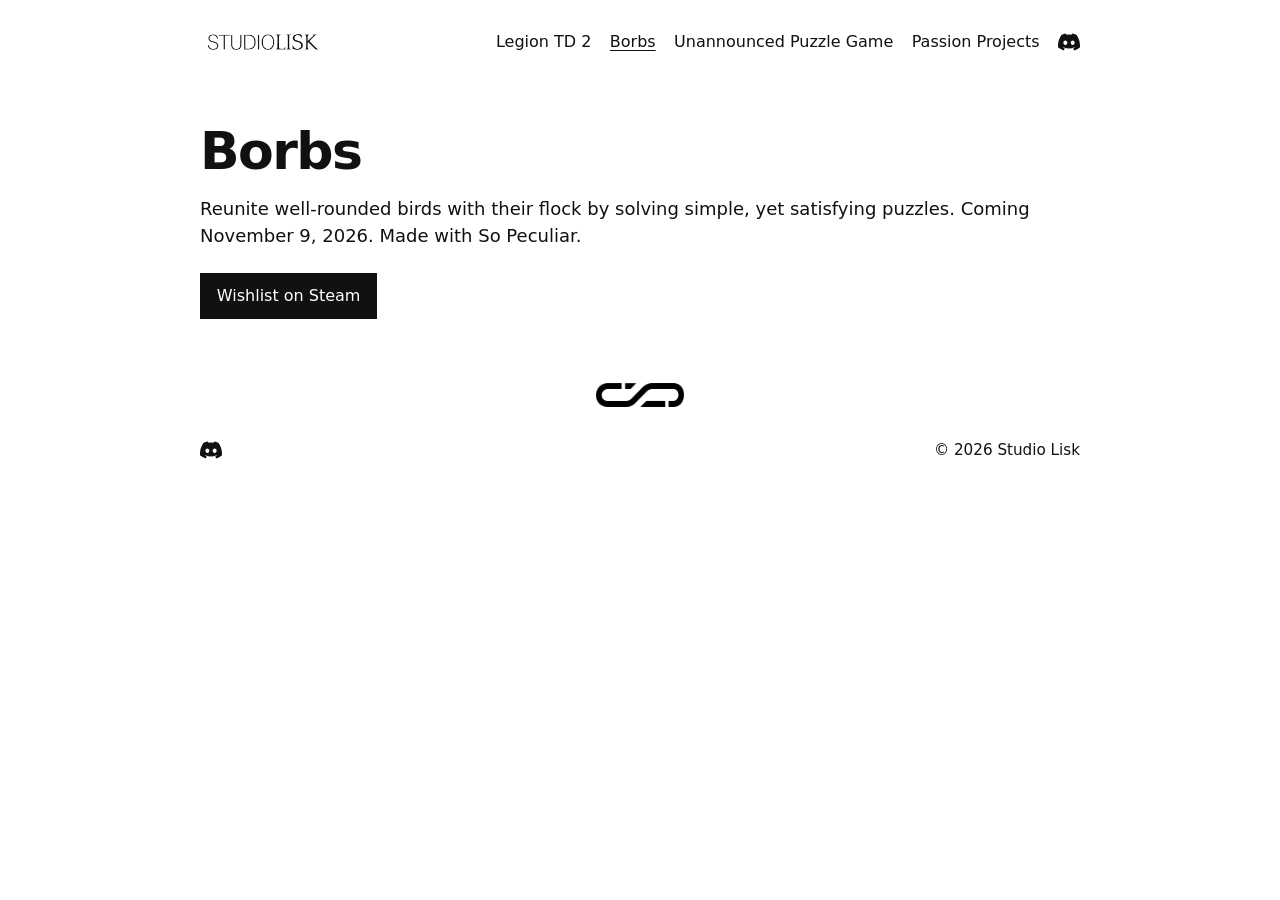
==== borbs.html @ fdc3a83a "Replace the placeholder homepage with the Studio Lisk site. Co-authored-by: Cursor <cursoragent@curs" ====
<!DOCTYPE html>
<html lang="en">
<head>
  <meta charset="utf-8">
  <meta name="viewport" content="width=device-width, initial-scale=1">
  <title>Borbs — Studio Lisk</title>
  <link rel="stylesheet" href="css/site.css">
</head>
<body>
  <header class="wrap site-header">
    <a class="wordmark" href="index.html">
      <img src="images/studio-lisk-horizontal.png" alt="Studio Lisk">
    </a>
    <nav class="site-nav" aria-label="Primary">
      <a href="legion-td-2.html">Legion TD 2</a>
      <a href="borbs.html" aria-current="page">Borbs</a>
      <a href="puzzle.html">Unannounced Puzzle Game</a>
      <a href="passion-projects.html">Passion Projects</a>
      <a class="discord" href="https://discord.gg/UrzyuzstS7" target="_blank" rel="noopener noreferrer" aria-label="Discord"><img src="images/discord.svg" alt=""></a>
    </nav>
  </header>

  <main class="wrap">
    <h1>Borbs</h1>
    <p class="lede">Reunite well-rounded birds with their flock by solving simple, yet satisfying puzzles. Coming November 9, 2026. Made with So Peculiar.</p>
    <a class="button" href="https://store.steampowered.com/app/4423010/Borbs/" target="_blank" rel="noopener noreferrer">Wishlist on Steam</a>
  </main>

  <div class="mark-break" aria-hidden="true">
    <img src="images/studio-lisk-mark.png" alt="">
  </div>

  <footer class="wrap site-footer">
    <a class="discord" href="https://discord.gg/UrzyuzstS7" target="_blank" rel="noopener noreferrer" aria-label="Discord"><img src="images/discord.svg" alt=""></a>
    <p>© 2026 Studio Lisk</p>
  </footer>
</body>
</html>
---- css/site.css ----
:root {
  color: #111;
  background: #fff;
  font-family: system-ui, "Segoe UI", sans-serif;
  line-height: 1.5;
}

* {
  box-sizing: border-box;
}

body {
  margin: 0;
}

a {
  color: inherit;
}

img {
  max-width: 100%;
  height: auto;
}

.wrap {
  width: min(880px, calc(100% - 3rem));
  margin: 0 auto;
}

.site-header {
  display: flex;
  align-items: center;
  justify-content: space-between;
  gap: 1.5rem 2rem;
  padding: 1.75rem 0;
}

.wordmark {
  flex: 0 0 auto;
}

.wordmark img {
  display: block;
  height: 28px;
  width: auto;
}

.site-nav {
  display: flex;
  flex-wrap: wrap;
  align-items: center;
  justify-content: flex-end;
  gap: 0.65rem 1.15rem;
}

.site-nav a {
  text-decoration: none;
}

.site-nav a:hover,
.site-nav a[aria-current="page"] {
  text-decoration: underline;
  text-underline-offset: 0.2em;
}

.discord {
  display: inline-flex;
  align-items: center;
  line-height: 0;
  text-decoration: none;
}

.discord img {
  display: block;
  width: 22px;
  height: 22px;
}

.discord:hover img {
  opacity: 0.55;
}

.site-nav a.discord:hover {
  text-decoration: none;
}

main {
  padding: 2.5rem 0 1rem;
}

.mark-break {
  display: flex;
  justify-content: center;
  width: min(880px, calc(100% - 3rem));
  margin: 3rem auto 2rem;
}

.mark-break img {
  width: 5.5rem;
  height: auto;
}

h1 {
  margin: 0 0 1rem;
  font-size: clamp(2.25rem, 5vw, 3.25rem);
  font-weight: 600;
  letter-spacing: -0.03em;
  line-height: 1.05;
}

h2 {
  margin: 0 0 0.4rem;
  font-size: 1.75rem;
  font-weight: 600;
  letter-spacing: -0.02em;
}

.lede {
  margin: 0;
  font-size: 1.125rem;
}

.lede + .lede {
  margin-top: 1rem;
}

.stack p {
  margin: 0;
}

.steam-card {
  display: block;
  width: min(100%, 460px);
  margin-top: 0.85rem;
  background: #171a21;
  color: #66c0f4;
  text-decoration: none;
}

.steam-card img {
  display: block;
  width: 100%;
  height: auto;
}

.steam-card-copy {
  display: block;
  padding: 0.9rem 0.95rem 0.15rem;
  color: #c6d4df;
  font-size: 0.92rem;
  font-weight: 400;
  line-height: 1.45;
}

.steam-card-bar {
  display: flex;
  align-items: center;
  gap: 0.55rem;
  margin-top: 0.75rem;
  padding: 0.7rem 0.95rem;
  border-top: 1px solid rgba(255, 255, 255, 0.08);
  font-size: 0.95rem;
  font-weight: 600;
}

.steam-card svg {
  width: 22px;
  height: 22px;
  fill: currentColor;
  flex: 0 0 auto;
}

.steam-card:hover .steam-card-bar {
  color: #fff;
}

.stack {
  display: grid;
  gap: 2.75rem;
  margin-top: 2.5rem;
}

.button {
  display: inline-block;
  margin-top: 1.5rem;
  padding: 0.7rem 1.05rem;
  background: #111;
  color: #fff;
  text-decoration: none;
}

.button:hover {
  background: #333;
}

.facts {
  display: grid;
  gap: 0.55rem;
  margin: 2rem 0 0;
}

.facts div {
  display: grid;
  grid-template-columns: 8.5rem 1fr;
  gap: 1rem;
}

.facts dt,
.facts dd {
  margin: 0;
}

.facts dt {
  font-weight: 600;
}

.site-footer {
  display: flex;
  justify-content: space-between;
  gap: 1rem;
  padding: 0 0 3rem;
  font-size: 0.95rem;
}

.site-footer p {
  margin: 0;
}

a:focus-visible,
.button:focus-visible {
  outline: 2px solid #111;
  outline-offset: 3px;
}

@media (max-width: 720px) {
  .site-header,
  .site-footer {
    flex-direction: column;
    align-items: flex-start;
  }

  .site-nav {
    justify-content: flex-start;
  }

  .facts div {
    grid-template-columns: 1fr;
    gap: 0.15rem;
  }
}
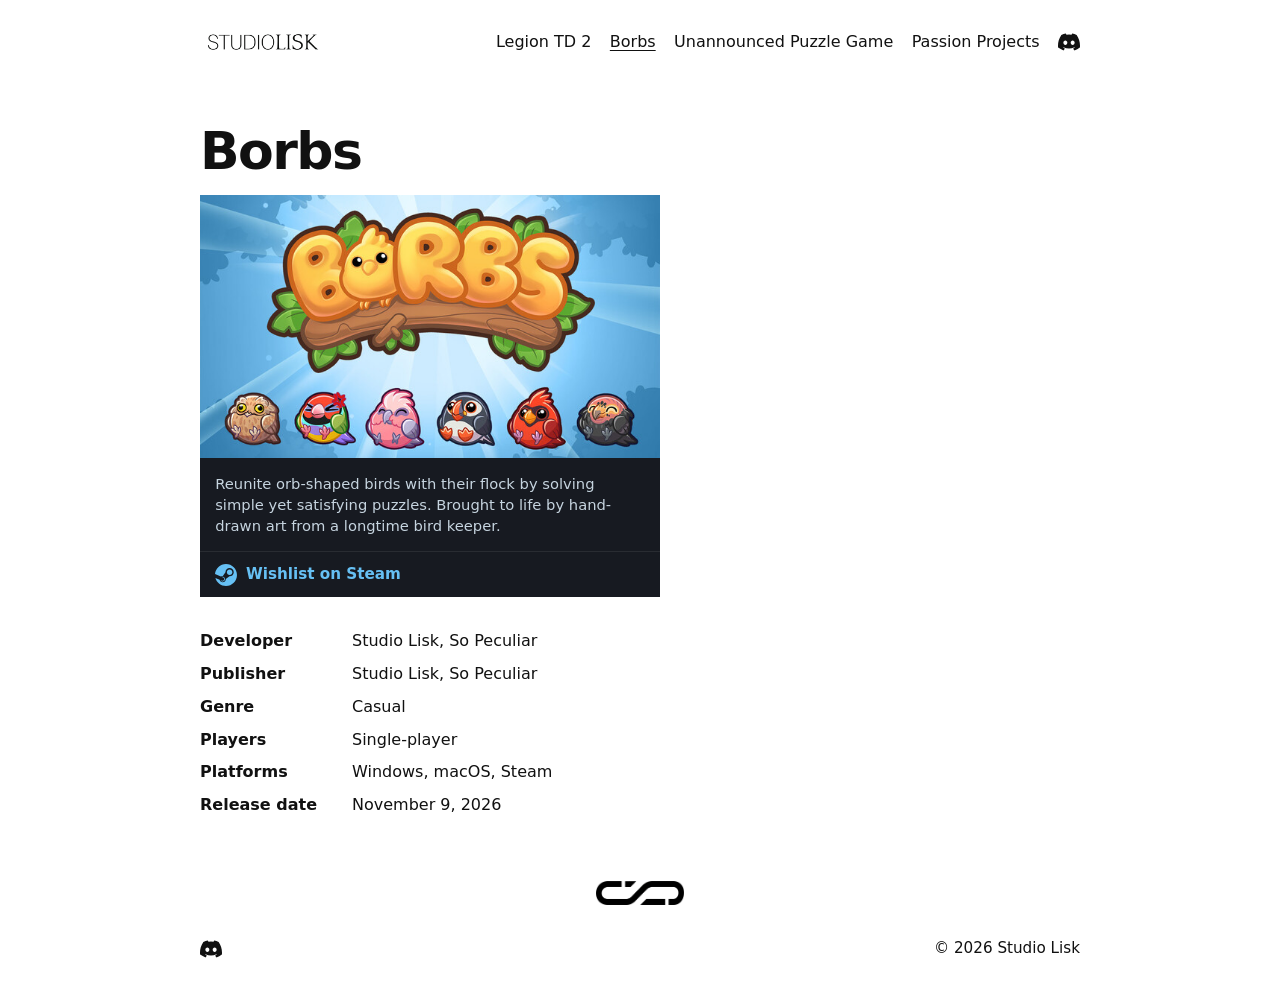
==== commit 64073628: "Fill out Borbs and Passion Projects, and title the homepage About Borbs gets the same Steam card and" ====
--- a/borbs.html
+++ b/borbs.html
@@ -22,8 +22,43 @@
 
   <main class="wrap">
     <h1>Borbs</h1>
-    <p class="lede">Reunite well-rounded birds with their flock by solving simple, yet satisfying puzzles. Coming November 9, 2026. Made with So Peculiar.</p>
-    <a class="button" href="https://store.steampowered.com/app/4423010/Borbs/" target="_blank" rel="noopener noreferrer">Wishlist on Steam</a>
+    <a class="steam-card" href="https://store.steampowered.com/app/4423010/Borbs/" target="_blank" rel="noopener noreferrer">
+      <img src="images/borbs-header.jpg" alt="">
+      <span class="steam-card-copy">Reunite orb-shaped birds with their flock by solving simple yet satisfying puzzles. Brought to life by hand-drawn art from a longtime bird keeper.</span>
+      <span class="steam-card-bar">
+        <svg viewBox="0 0 24 24" aria-hidden="true">
+          <path d="M11.979 0C5.678 0 .511 4.86.022 11.037l6.432 2.658c.545-.371 1.203-.59 1.912-.59.063 0 .125.004.188.006l2.861-4.142V8.91c0-2.495 2.028-4.524 4.524-4.524 2.494 0 4.524 2.031 4.524 4.527s-2.03 4.525-4.524 4.525h-.105l-4.076 2.911c0 .052.004.105.004.159 0 1.875-1.515 3.396-3.39 3.396-1.635 0-3.016-1.173-3.331-2.727L.436 15.27C1.862 20.307 6.486 24 11.979 24c6.627 0 11.999-5.373 11.999-12S18.605 0 11.979 0zM7.54 18.21l-1.473-.61c.262.543.714.999 1.314 1.25 1.297.539 2.793-.076 3.332-1.375.263-.63.264-1.319.005-1.949s-.75-1.121-1.377-1.383c-.624-.26-1.29-.249-1.878-.03l1.523.63c.956.4 1.409 1.5 1.009 2.455-.397.957-1.497 1.41-2.455 1.012zm11.415-9.303c0 1.662-1.353 3.015-3.015 3.015-1.665 0-3.015-1.353-3.015-3.015 0-1.665 1.35-3.015 3.015-3.015 1.663 0 3.015 1.35 3.015 3.015zm-5.273-.005c0-1.252 1.013-2.266 2.265-2.266 1.249 0 2.266 1.014 2.266 2.266 0 1.251-1.017 2.265-2.266 2.265-1.252 0-2.265-1.014-2.265-2.265z"/>
+        </svg>
+        Wishlist on Steam
+      </span>
+    </a>
+
+    <dl class="facts">
+      <div>
+        <dt>Developer</dt>
+        <dd>Studio Lisk, So Peculiar</dd>
+      </div>
+      <div>
+        <dt>Publisher</dt>
+        <dd>Studio Lisk, So Peculiar</dd>
+      </div>
+      <div>
+        <dt>Genre</dt>
+        <dd>Casual</dd>
+      </div>
+      <div>
+        <dt>Players</dt>
+        <dd>Single-player</dd>
+      </div>
+      <div>
+        <dt>Platforms</dt>
+        <dd>Windows, macOS, Steam</dd>
+      </div>
+      <div>
+        <dt>Release date</dt>
+        <dd>November 9, 2026</dd>
+      </div>
+    </dl>
   </main>
 
   <div class="mark-break" aria-hidden="true">
--- a/css/site.css
+++ b/css/site.css
@@ -128,6 +128,29 @@
   margin: 0;
 }
 
+.stack p + p,
+.shots + p {
+  margin-top: 0.75rem;
+}
+
+.shots {
+  display: grid;
+  grid-template-columns: repeat(3, 1fr);
+  gap: 0.5rem;
+  margin-top: 1rem;
+}
+
+.shots img {
+  display: block;
+  width: 100%;
+  aspect-ratio: 4 / 3;
+  object-fit: cover;
+}
+
+.shots-two {
+  grid-template-columns: repeat(2, 1fr);
+}
+
 .steam-card {
   display: block;
   width: min(100%, 460px);
@@ -180,19 +203,6 @@
   margin-top: 2.5rem;
 }
 
-.button {
-  display: inline-block;
-  margin-top: 1.5rem;
-  padding: 0.7rem 1.05rem;
-  background: #111;
-  color: #fff;
-  text-decoration: none;
-}
-
-.button:hover {
-  background: #333;
-}
-
 .facts {
   display: grid;
   gap: 0.55rem;
@@ -226,8 +236,7 @@
   margin: 0;
 }
 
-a:focus-visible,
-.button:focus-visible {
+a:focus-visible {
   outline: 2px solid #111;
   outline-offset: 3px;
 }
@@ -247,4 +256,14 @@
     grid-template-columns: 1fr;
     gap: 0.15rem;
   }
-}
+
+  .shots {
+    grid-template-columns: 1fr;
+  }
+
+  .shots img {
+    aspect-ratio: auto;
+    object-fit: contain;
+    height: auto;
+  }
+}
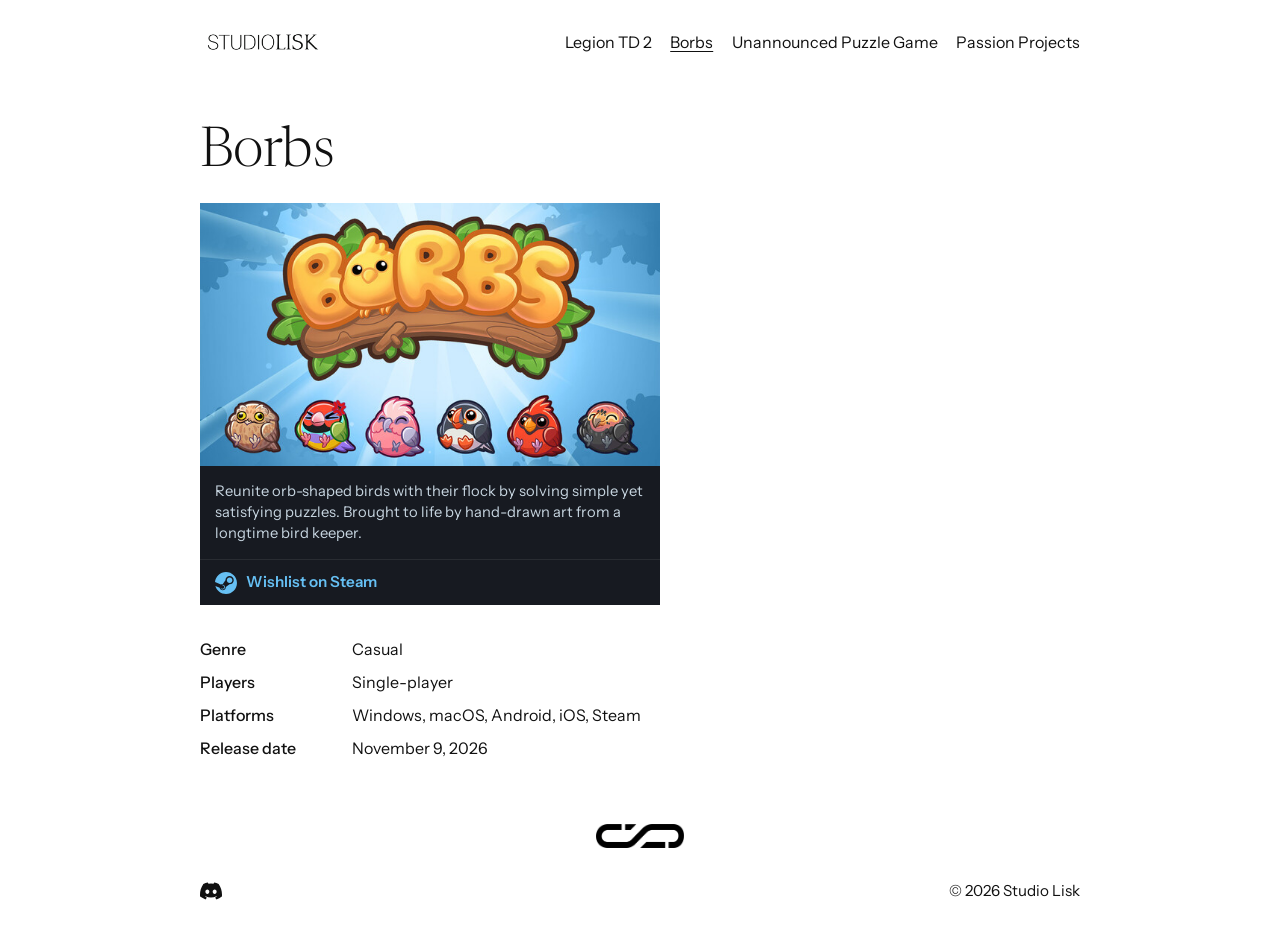
==== commit 9c7a3307: "Set the site in Newsreader and Instrument Sans, and tidy the factsheets. Titles use a self-hosted li" ====
--- a/borbs.html
+++ b/borbs.html
@@ -16,7 +16,6 @@
       <a href="borbs.html" aria-current="page">Borbs</a>
       <a href="puzzle.html">Unannounced Puzzle Game</a>
       <a href="passion-projects.html">Passion Projects</a>
-      <a class="discord" href="https://discord.gg/UrzyuzstS7" target="_blank" rel="noopener noreferrer" aria-label="Discord"><img src="images/discord.svg" alt=""></a>
     </nav>
   </header>
 
@@ -35,14 +34,6 @@
 
     <dl class="facts">
       <div>
-        <dt>Developer</dt>
-        <dd>Studio Lisk, So Peculiar</dd>
-      </div>
-      <div>
-        <dt>Publisher</dt>
-        <dd>Studio Lisk, So Peculiar</dd>
-      </div>
-      <div>
         <dt>Genre</dt>
         <dd>Casual</dd>
       </div>
@@ -52,7 +43,7 @@
       </div>
       <div>
         <dt>Platforms</dt>
-        <dd>Windows, macOS, Steam</dd>
+        <dd>Windows, macOS, Android, iOS, Steam</dd>
       </div>
       <div>
         <dt>Release date</dt>
--- a/css/site.css
+++ b/css/site.css
@@ -1,7 +1,43 @@
+@font-face {
+  font-family: "Instrument Sans";
+  font-style: normal;
+  font-weight: 400 700;
+  font-display: swap;
+  src: url("../fonts/instrument-sans-latin.woff2") format("woff2");
+  unicode-range: U+0000-00FF, U+0131, U+0152-0153, U+02BB-02BC, U+02C6, U+02DA, U+02DC, U+0304, U+0308, U+0329, U+2000-206F, U+20AC, U+2122, U+2191, U+2193, U+2212, U+2215, U+FEFF, U+FFFD;
+}
+
+@font-face {
+  font-family: "Instrument Sans";
+  font-style: normal;
+  font-weight: 400 700;
+  font-display: swap;
+  src: url("../fonts/instrument-sans-latin-ext.woff2") format("woff2");
+  unicode-range: U+0100-02BA, U+02BD-02C5, U+02C7-02CC, U+02CE-02D7, U+02DD-02FF, U+0304, U+0308, U+0329, U+1D00-1DBF, U+1E00-1E9F, U+1EF2-1EFF, U+2020, U+20A0-20AB, U+20AD-20C0, U+2113, U+2C60-2C7F, U+A720-A7FF;
+}
+
+@font-face {
+  font-family: "Newsreader";
+  font-style: normal;
+  font-weight: 300;
+  font-display: swap;
+  src: url("../fonts/newsreader-light-latin.woff2") format("woff2");
+  unicode-range: U+0000-00FF, U+0131, U+0152-0153, U+02BB-02BC, U+02C6, U+02DA, U+02DC, U+0304, U+0308, U+0329, U+2000-206F, U+20AC, U+2122, U+2191, U+2193, U+2212, U+2215, U+FEFF, U+FFFD;
+}
+
+@font-face {
+  font-family: "Newsreader";
+  font-style: normal;
+  font-weight: 300;
+  font-display: swap;
+  src: url("../fonts/newsreader-light-latin-ext.woff2") format("woff2");
+  unicode-range: U+0100-02BA, U+02BD-02C5, U+02C7-02CC, U+02CE-02D7, U+02DD-02FF, U+0304, U+0308, U+0329, U+1D00-1DBF, U+1E00-1E9F, U+1EF2-1EFF, U+2020, U+20A0-20AB, U+20AD-20C0, U+2113, U+2C60-2C7F, U+A720-A7FF;
+}
+
 :root {
   color: #111;
   background: #fff;
-  font-family: system-ui, "Segoe UI", sans-serif;
+  font-family: "Instrument Sans", system-ui, "Segoe UI", sans-serif;
   line-height: 1.5;
 }
 
@@ -101,18 +137,20 @@
 }
 
 h1 {
-  margin: 0 0 1rem;
-  font-size: clamp(2.25rem, 5vw, 3.25rem);
-  font-weight: 600;
-  letter-spacing: -0.03em;
+  margin: 0 0 1.25rem;
+  font-family: "Newsreader", Georgia, serif;
+  font-size: clamp(2.5rem, 5.25vw, 3.5rem);
+  font-weight: 300;
+  letter-spacing: -0.01em;
   line-height: 1.05;
+  text-wrap: balance;
 }
 
 h2 {
   margin: 0 0 0.4rem;
-  font-size: 1.75rem;
-  font-weight: 600;
-  letter-spacing: -0.02em;
+  font-size: 1.6rem;
+  font-weight: 500;
+  letter-spacing: -0.015em;
 }
 
 .lede {
@@ -221,7 +259,7 @@
 }
 
 .facts dt {
-  font-weight: 600;
+  font-weight: 500;
 }
 
 .site-footer {
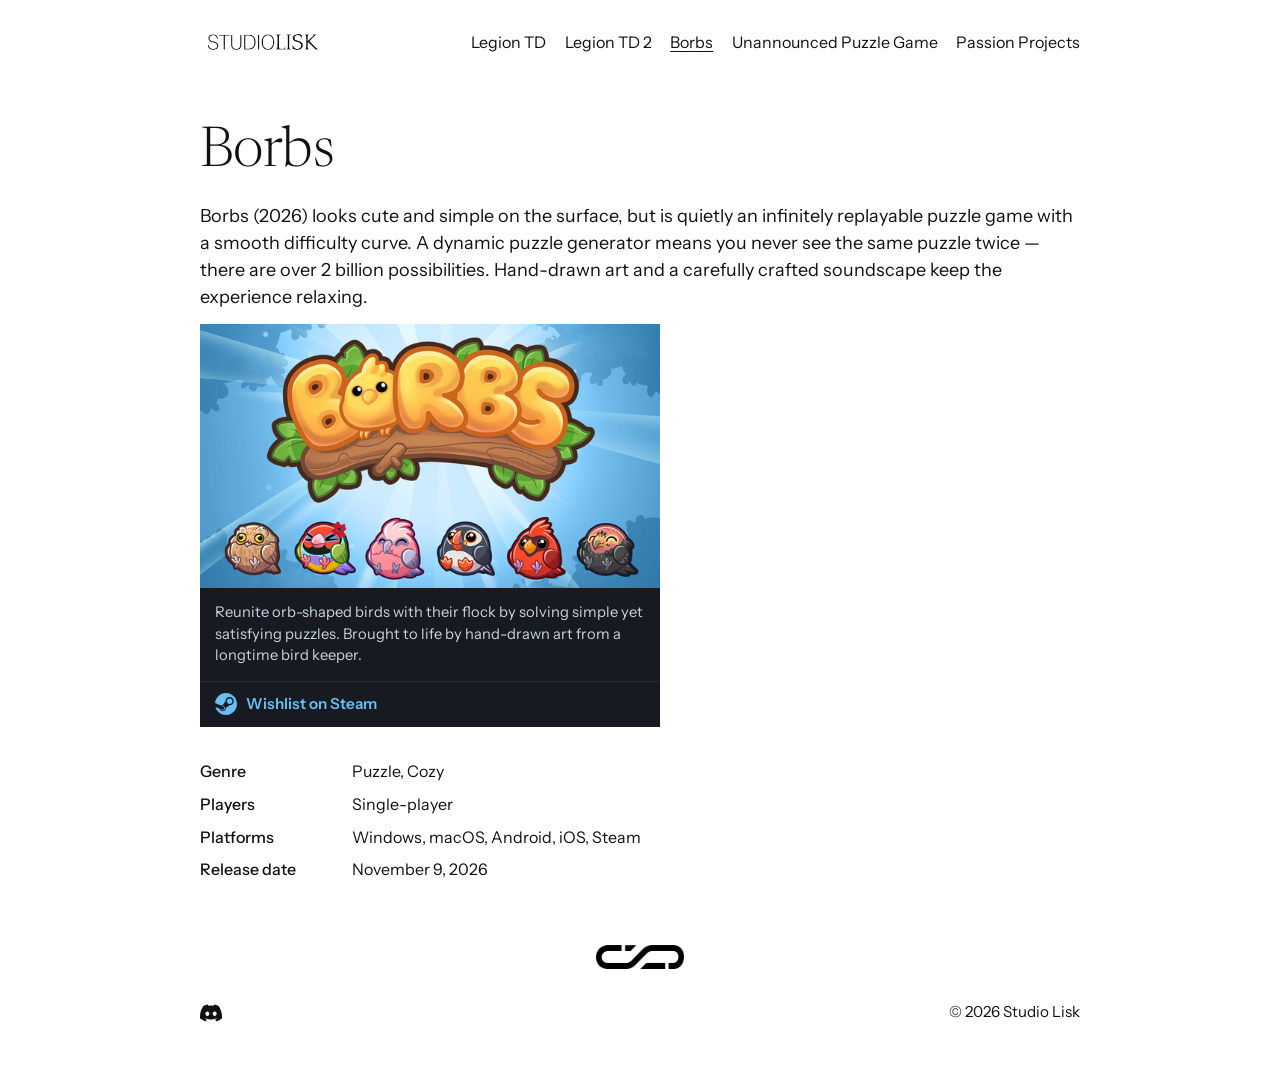
==== commit c1285d2e: "Give Legion TD its own page and tighten the game copy. About stays the studio introduction. Legion T" ====
--- a/borbs.html
+++ b/borbs.html
@@ -12,6 +12,7 @@
       <img src="images/studio-lisk-horizontal.png" alt="Studio Lisk">
     </a>
     <nav class="site-nav" aria-label="Primary">
+      <a href="legion-td.html">Legion TD</a>
       <a href="legion-td-2.html">Legion TD 2</a>
       <a href="borbs.html" aria-current="page">Borbs</a>
       <a href="puzzle.html">Unannounced Puzzle Game</a>
@@ -21,6 +22,7 @@
 
   <main class="wrap">
     <h1>Borbs</h1>
+    <p class="lede">Borbs (2026) looks cute and simple on the surface, but is quietly an infinitely replayable puzzle game with a smooth difficulty curve. A dynamic puzzle generator means you never see the same puzzle twice — there are over 2 billion possibilities. Hand-drawn art and a carefully crafted soundscape keep the experience relaxing.</p>
     <a class="steam-card" href="https://store.steampowered.com/app/4423010/Borbs/" target="_blank" rel="noopener noreferrer">
       <img src="images/borbs-header.jpg" alt="">
       <span class="steam-card-copy">Reunite orb-shaped birds with their flock by solving simple yet satisfying puzzles. Brought to life by hand-drawn art from a longtime bird keeper.</span>
@@ -35,7 +37,7 @@
     <dl class="facts">
       <div>
         <dt>Genre</dt>
-        <dd>Casual</dd>
+        <dd>Puzzle, Cozy</dd>
       </div>
       <div>
         <dt>Players</dt>
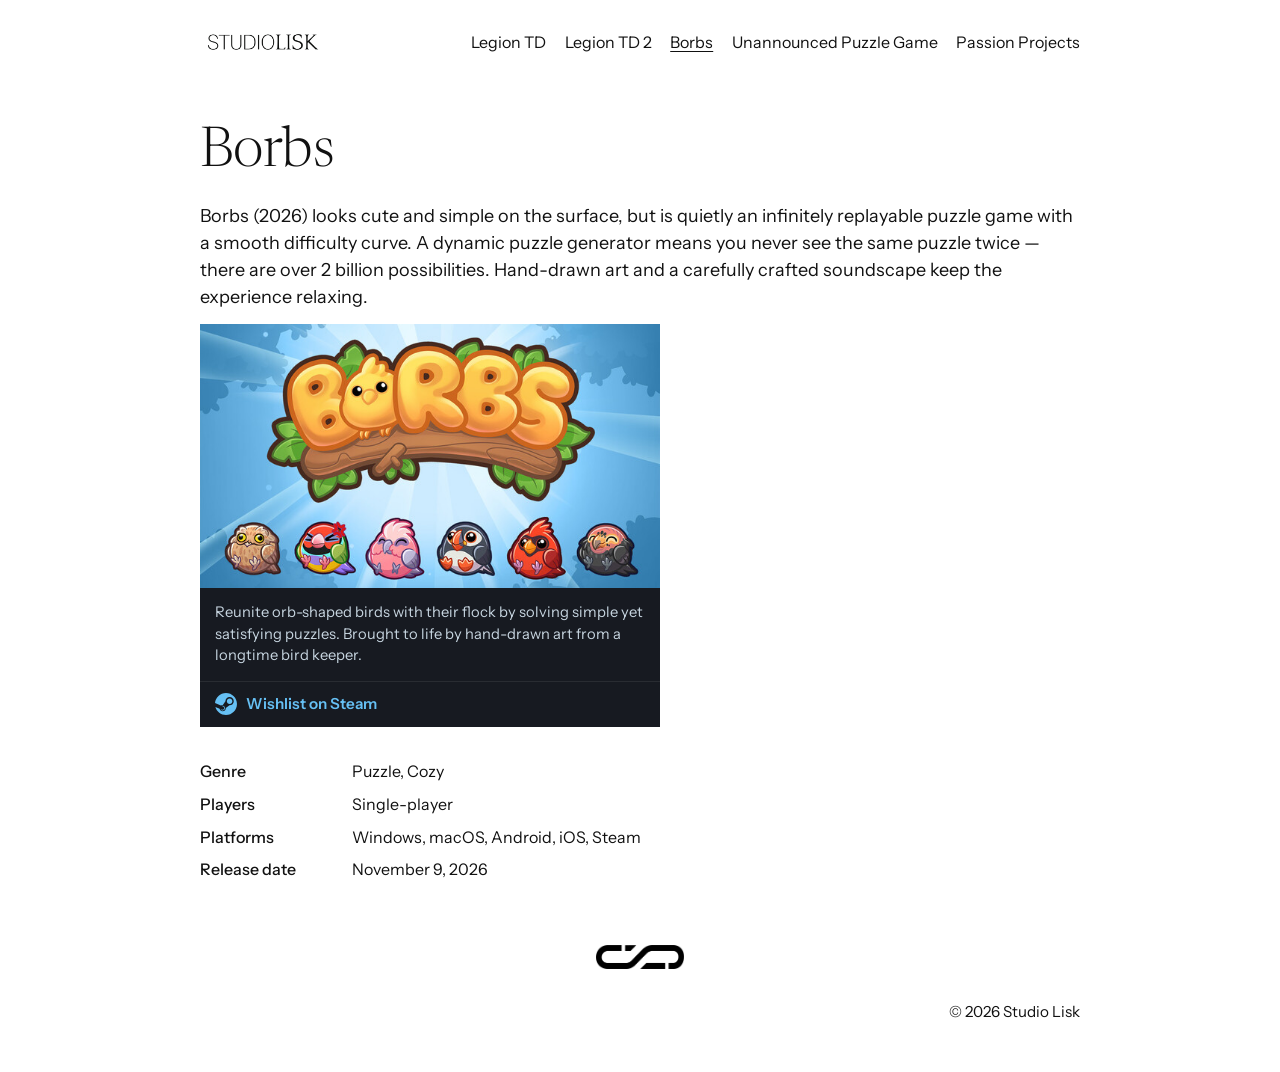
==== commit c4aac373: "Hide the Discord link until there is a game to join for. Co-authored-by: Cursor <cursoragent@cursor." ====
--- a/borbs.html
+++ b/borbs.html
@@ -59,7 +59,7 @@
   </div>
 
   <footer class="wrap site-footer">
-    <a class="discord" href="https://discord.gg/UrzyuzstS7" target="_blank" rel="noopener noreferrer" aria-label="Discord"><img src="images/discord.svg" alt=""></a>
+    <!-- <a class="discord" href="https://discord.gg/UrzyuzstS7" target="_blank" rel="noopener noreferrer" aria-label="Discord"><img src="images/discord.svg" alt=""></a> -->
     <p>© 2026 Studio Lisk</p>
   </footer>
 </body>
--- a/css/site.css
+++ b/css/site.css
@@ -271,7 +271,7 @@
 }
 
 .site-footer p {
-  margin: 0;
+  margin: 0 0 0 auto;
 }
 
 a:focus-visible {
